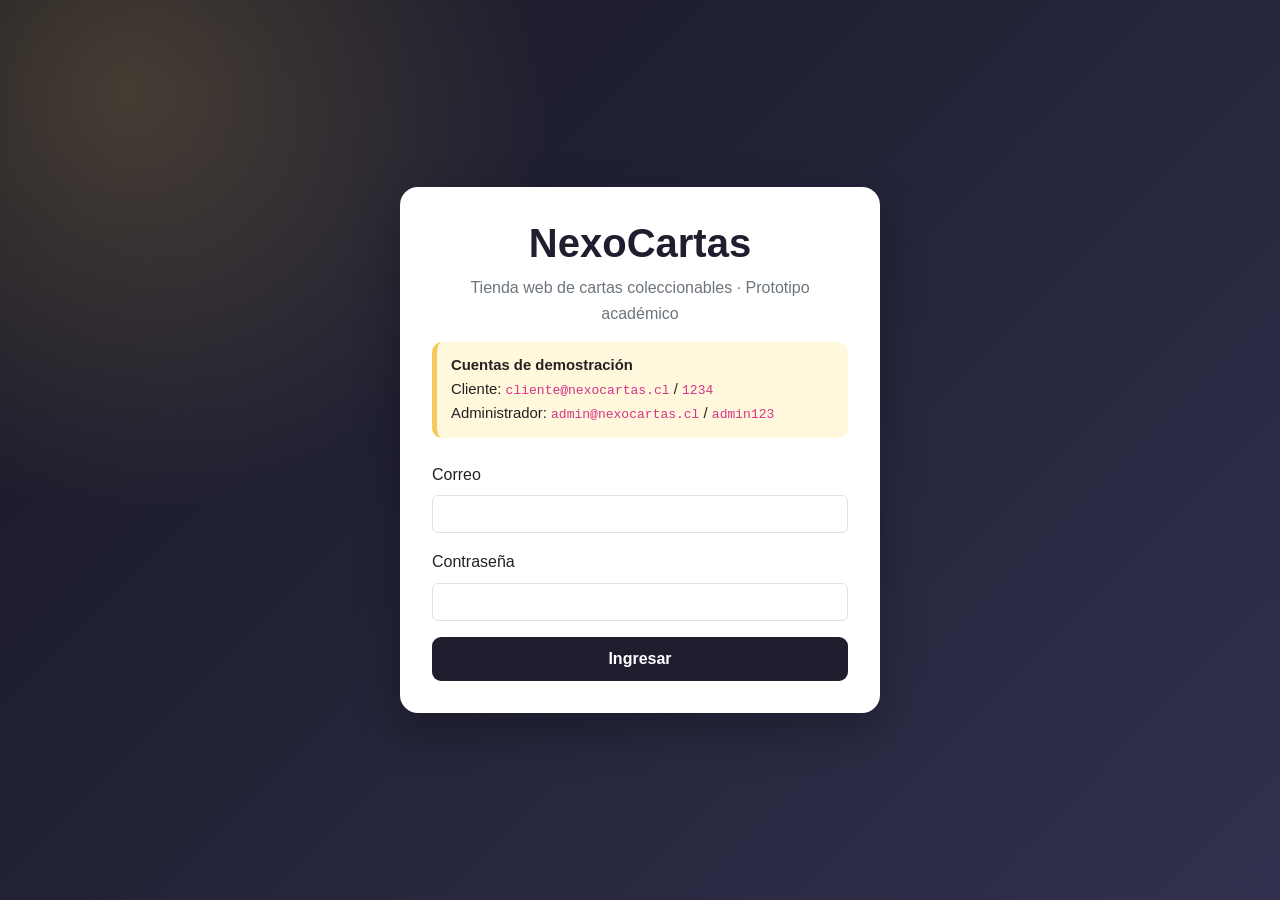
==== admin.html @ 907aedb9 "FirstCommit" ====
<!DOCTYPE html>
<html lang="es">
<head>
    <meta charset="UTF-8">
    <meta name="viewport" content="width=device-width, initial-scale=1.0">
    <title>NexoCartas | Administración</title>
    <link href="https://cdn.jsdelivr.net/npm/bootstrap@5.3.3/dist/css/bootstrap.min.css" rel="stylesheet">
    <link rel="stylesheet" href="css/estilos.css">
</head>
<body>
<header class="site-header">
    <nav class="navbar navbar-expand-lg navbar-dark container py-3" aria-label="Navegación principal">
        <a class="navbar-brand marca" href="index.html">NexoCartas</a>
        <button class="navbar-toggler" type="button" data-bs-toggle="collapse" data-bs-target="#navNexo" aria-controls="navNexo" aria-expanded="false" aria-label="Abrir navegación">
            <span class="navbar-toggler-icon"></span>
        </button>
        <div class="collapse navbar-collapse" id="navNexo">
            <ul class="navbar-nav ms-auto align-items-lg-center gap-lg-2">
                <li class="nav-item"><a class="nav-link" href="index.html">Inicio</a></li>
                <li class="nav-item"><a class="nav-link" href="catalogo.html">Catálogo</a></li>
                <li class="nav-item"><a class="nav-link" href="contacto.html">Contacto</a></li>
                <li class="nav-item admin-only"><a class="nav-link" href="admin.html">Administración</a></li>
                <li class="nav-item"><a class="nav-link cerrarSesion" href="#">Cerrar sesión</a></li>
            </ul>
        </div>
    </nav>
</header>
<main id="contenidoAdmin">
    <div class="contenedor-nexo">
        <section class="bloque-nexo" aria-labelledby="tituloFormulario">
            <div class="d-flex flex-wrap justify-content-between align-items-center gap-2 mb-3">
                <h1 id="tituloFormulario" class="titulo-seccion mb-0">Agregar carta</h1>
                <button id="btnReiniciarDemo" class="btn btn-outline-secondary" type="button">Restablecer demo</button>
            </div>

            <form id="formCarta" novalidate>
                <input id="idCarta" type="hidden">
                <div class="row g-3">
                    <div class="col-12 col-md-4">
                        <label class="form-label" for="codigo">Código *</label>
                        <input id="codigo" class="form-control" type="text" placeholder="PKM-004" required>
                    </div>
                    <div class="col-12 col-md-8">
                        <label class="form-label" for="nombreCarta">Nombre *</label>
                        <input id="nombreCarta" class="form-control" type="text" required>
                    </div>
                    <div class="col-12 col-md-5">
                        <label class="form-label" for="categoriaCarta">Categoría *</label>
                        <input id="categoriaCarta" class="form-control" type="text" list="listaCategorias" placeholder="Pokémon" required>
                        <datalist id="listaCategorias"></datalist>
                    </div>
                    <div class="col-6 col-md-3">
                        <label class="form-label" for="precio">Precio CLP *</label>
                        <input id="precio" class="form-control" type="number" min="0" step="1" required>
                    </div>
                    <div class="col-6 col-md-4">
                        <label class="form-label" for="stock">Stock *</label>
                        <input id="stock" class="form-control" type="number" min="0" step="1" required>
                    </div>
                    <div class="col-12">
                        <label class="form-label" for="imagen">Imagen (ruta local o URL)</label>
                        <input id="imagen" class="form-control" type="text" placeholder="img/carta-generica.svg">
                    </div>
                    <div class="col-12">
                        <label class="form-label" for="descripcion">Descripción *</label>
                        <textarea id="descripcion" class="form-control" rows="3" required></textarea>
                    </div>
                    <div class="col-12 d-flex flex-wrap gap-4">
                        <div class="form-check">
                            <input id="activo" class="form-check-input" type="checkbox" checked>
                            <label class="form-check-label" for="activo">Producto activo</label>
                        </div>
                        <div class="form-check">
                            <input id="destacado" class="form-check-input" type="checkbox">
                            <label class="form-check-label" for="destacado">Destacado</label>
                        </div>
                    </div>
                </div>
                <div class="d-flex flex-wrap gap-2 mt-3">
                    <button class="btn btn-nexo" type="submit">Guardar carta</button>
                    <button id="btnCancelarEdicion" class="btn btn-outline-secondary" type="button">Limpiar / cancelar edición</button>
                </div>
                <div id="mensajeAdmin" class="alerta-local" role="alert" aria-live="polite"></div>
            </form>
        </section>

        <section class="bloque-nexo" aria-labelledby="inventarioTitulo">
            <h2 id="inventarioTitulo" class="titulo-seccion">Inventario</h2>
            <div class="tabla-wrap">
                <table class="table table-hover align-middle">
                    <thead class="table-light">
                        <tr>
                            <th>Código</th>
                            <th>Nombre</th>
                            <th>Categoría</th>
                            <th>Precio</th>
                            <th>Stock</th>
                            <th>Estado</th>
                            <th>Acciones</th>
                        </tr>
                    </thead>
                    <tbody id="tablaCartas"></tbody>
                </table>
            </div>
        </section>
    </div>
</main>
<footer>
    <p>&copy; 2026 NexoCartas · Proyecto académico DSY1104 Desarrollo Fullstack II</p>
</footer>
<script src="https://cdn.jsdelivr.net/npm/bootstrap@5.3.3/dist/js/bootstrap.bundle.min.js"></script>
<script src="js/datos.js"></script>
<script src="js/storage.js"></script>
<script src="js/sesion.js"></script>
<script src="js/admin.js"></script>
</body>
</html>
---- css/estilos.css ----
:root {
    --nexo-oscuro: #1e1e2f;
    --nexo-oscuro-2: #2d2d46;
    --nexo-dorado: #f4c95d;
    --nexo-fondo: #f5f5f7;
    --nexo-texto: #222;
    --nexo-gris: #6b7280;
    --nexo-exito: #198754;
    --nexo-error: #b42318;
    --nexo-borde: #d8dbe2;
}

* {
    box-sizing: border-box;
}

html {
    scroll-behavior: smooth;
}

body {
    margin: 0;
    font-family: Arial, Helvetica, sans-serif;
    background-color: var(--nexo-fondo);
    color: var(--nexo-texto);
    line-height: 1.6;
}

header.site-header {
    background-color: var(--nexo-oscuro);
    color: white;
    box-shadow: 0 4px 18px rgba(0, 0, 0, 0.15);
}

.marca {
    color: var(--nexo-dorado) !important;
    font-weight: 800;
    letter-spacing: 0.3px;
}

.navbar .nav-link {
    color: rgba(255, 255, 255, 0.9);
    font-weight: 600;
}

.navbar .nav-link:hover,
.navbar .nav-link:focus,
.navbar .nav-link.active {
    color: var(--nexo-dorado);
}

main {
    min-height: calc(100vh - 150px);
}

.contenedor-nexo {
    width: min(1100px, 92%);
    margin: 34px auto;
}

.hero-nexo {
    background: linear-gradient(135deg, var(--nexo-oscuro), #34345b);
    color: white;
    border-radius: 18px;
    padding: clamp(30px, 5vw, 58px);
    box-shadow: 0 14px 35px rgba(30, 30, 47, 0.22);
}

.hero-nexo h1,
.hero-nexo h2 {
    color: var(--nexo-dorado);
    font-weight: 800;
}

.bloque-nexo {
    background-color: white;
    padding: clamp(22px, 4vw, 34px);
    margin-bottom: 28px;
    border-radius: 16px;
    box-shadow: 0 8px 25px rgba(0, 0, 0, 0.08);
}

.titulo-seccion {
    color: var(--nexo-oscuro);
    font-weight: 800;
    margin-bottom: 22px;
}

.btn-nexo {
    background-color: var(--nexo-oscuro);
    color: white;
    border: 0;
    border-radius: 9px;
    padding: 10px 18px;
    font-weight: 700;
}

.btn-nexo:hover,
.btn-nexo:focus {
    background-color: var(--nexo-oscuro-2);
    color: var(--nexo-dorado);
}

.btn-dorado {
    background-color: var(--nexo-dorado);
    color: var(--nexo-oscuro);
    border: 0;
    border-radius: 9px;
    padding: 10px 18px;
    font-weight: 800;
}

.btn-dorado:hover,
.btn-dorado:focus {
    background-color: #ffd86f;
    color: #111122;
}

.tarjeta-carta {
    height: 100%;
    border: 1px solid #e5e7eb;
    border-radius: 14px;
    background-color: white;
    overflow: hidden;
    transition: transform 0.25s ease, box-shadow 0.25s ease;
}

.tarjeta-carta:hover {
    transform: translateY(-5px);
    box-shadow: 0 12px 24px rgba(0, 0, 0, 0.10);
}

.tarjeta-carta img {
    width: 100%;
    height: 285px;
    object-fit: contain;
    background: #f0f1f4;
    padding: 14px;
}

.tarjeta-carta .contenido {
    padding: 18px;
}

.etiqueta {
    display: inline-block;
    background-color: #fff2c5;
    color: #6b4b00;
    padding: 4px 9px;
    border-radius: 999px;
    font-size: 0.84rem;
    font-weight: 700;
}

.precio {
    color: #775000;
    font-size: 1.3rem;
    font-weight: 800;
}

.disponible {
    color: var(--nexo-exito);
    font-weight: 700;
}

.sin-stock {
    color: var(--nexo-error);
    font-weight: 700;
}

.resumen-card {
    border-left: 5px solid var(--nexo-dorado);
    background: #fff;
    border-radius: 12px;
    padding: 18px;
    box-shadow: 0 5px 14px rgba(0, 0, 0, 0.06);
}

.resumen-card strong {
    display: block;
    font-size: 1.9rem;
    color: var(--nexo-oscuro);
}

.carrusel-nexo {
    position: relative;
    overflow: hidden;
    min-height: 410px;
}

.slide-nexo {
    display: none;
    grid-template-columns: minmax(240px, 360px) 1fr;
    align-items: center;
    gap: 28px;
    animation: aparecer 0.25s ease;
}

.slide-nexo.activo {
    display: grid;
}

.slide-nexo img {
    width: 100%;
    max-height: 360px;
    object-fit: contain;
    background: #f2f3f6;
    padding: 14px;
    border-radius: 14px;
}

@keyframes aparecer {
    from { opacity: 0.4; transform: translateX(12px); }
    to { opacity: 1; transform: translateX(0); }
}

.form-control:focus,
.form-select:focus {
    border-color: var(--nexo-dorado);
    box-shadow: 0 0 0 0.2rem rgba(244, 201, 93, 0.25);
}

.error-campo {
    color: var(--nexo-error);
    font-size: 0.9rem;
    min-height: 1.35rem;
    margin-top: 4px;
}

.campo-error {
    border-color: var(--nexo-error) !important;
}

.alerta-local {
    display: none;
    border-radius: 10px;
    padding: 13px 15px;
    margin-top: 15px;
}

.alerta-local.visible {
    display: block;
}

.alerta-local.exito {
    background: #eaf7ef;
    color: #14532d;
    border: 1px solid #b7e2c5;
}

.alerta-local.error {
    background: #fff0ef;
    color: #8f1d14;
    border: 1px solid #f4b7b1;
}

.login-fondo {
    min-height: 100vh;
    display: grid;
    place-items: center;
    padding: 28px 14px;
    background:
        radial-gradient(circle at 10% 10%, rgba(244, 201, 93, 0.20), transparent 30%),
        linear-gradient(135deg, #171724, #31314f);
}

.login-card {
    width: min(480px, 100%);
    background: white;
    padding: 32px;
    border-radius: 18px;
    box-shadow: 0 18px 46px rgba(0, 0, 0, 0.28);
}

.login-card h1 {
    color: var(--nexo-oscuro);
    font-weight: 900;
}

.demo-box {
    background: #fff8dc;
    border-left: 5px solid var(--nexo-dorado);
    border-radius: 10px;
    padding: 12px 14px;
    font-size: 0.93rem;
}

.admin-only {
    display: none;
}

.tabla-wrap {
    overflow-x: auto;
}

table th {
    white-space: nowrap;
}

.imagen-detalle {
    width: 100%;
    max-height: 520px;
    object-fit: contain;
    background: #f2f3f6;
    border-radius: 14px;
    padding: 16px;
}

.video-responsive {
    position: relative;
    width: 100%;
    padding-bottom: 56.25%;
    overflow: hidden;
    border-radius: 14px;
    background: #111;
}

.video-responsive iframe {
    position: absolute;
    inset: 0;
    width: 100%;
    height: 100%;
    border: 0;
}

footer {
    background: var(--nexo-oscuro);
    color: white;
    padding: 22px 15px;
    text-align: center;
    margin-top: 38px;
}

footer p {
    margin: 0;
}

@media (max-width: 767px) {
    .slide-nexo {
        grid-template-columns: 1fr;
        text-align: center;
    }

    .slide-nexo img {
        max-height: 280px;
    }

    .tarjeta-carta img {
        height: 240px;
    }

    .bloque-nexo {
        padding: 20px;
    }
}
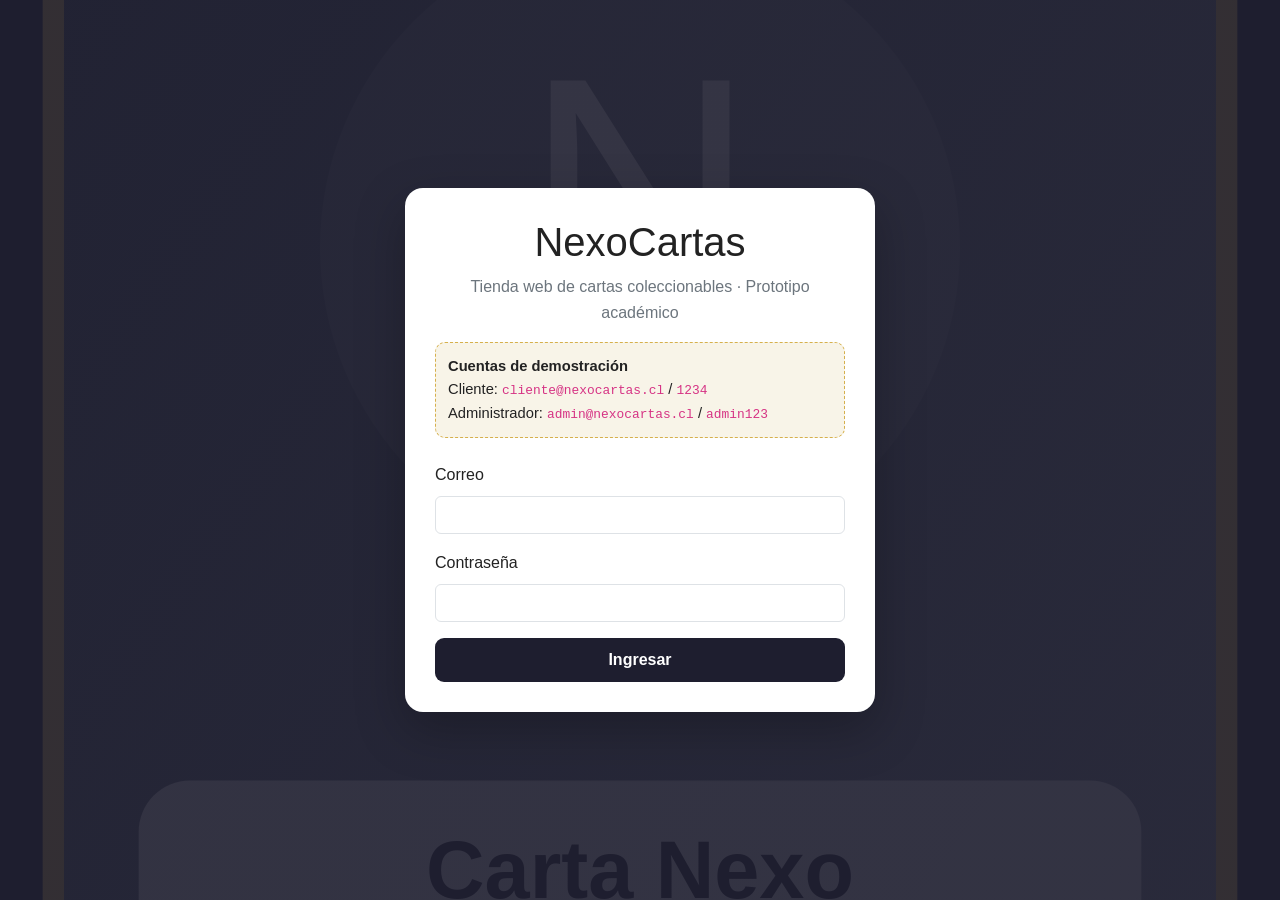
==== commit 0bbe18a8: "refactor: modularizar estilos CSS por pagina" ====
--- a/admin.html
+++ b/admin.html
@@ -5,7 +5,8 @@
     <meta name="viewport" content="width=device-width, initial-scale=1.0">
     <title>NexoCartas | Administración</title>
     <link href="https://cdn.jsdelivr.net/npm/bootstrap@5.3.3/dist/css/bootstrap.min.css" rel="stylesheet">
-    <link rel="stylesheet" href="css/estilos.css">
+    <link rel="stylesheet" href="css/global.css">
+    <link rel="stylesheet" href="css/admin.css">
 </head>
 <body>
 <header class="site-header">
--- a/css/global.css
+++ b/css/global.css
@@ -0,0 +1,231 @@
+:root {
+    --nexo-oscuro: #1e1e2f;
+    --nexo-oscuro-2: #2d2d46;
+    --nexo-dorado: #f4c95d;
+    --nexo-fondo: #f5f5f7;
+    --nexo-texto: #222;
+    --nexo-gris: #6b7280;
+    --nexo-exito: #198754;
+    --nexo-error: #b42318;
+    --nexo-borde: #d8dbe2;
+}
+
+* {
+    box-sizing: border-box;
+}
+
+html {
+    scroll-behavior: smooth;
+}
+
+body {
+    margin: 0;
+    font-family: Arial, Helvetica, sans-serif;
+    background-color: var(--nexo-fondo);
+    color: var(--nexo-texto);
+    line-height: 1.6;
+}
+
+header.site-header {
+    background-color: var(--nexo-oscuro);
+    color: white;
+    box-shadow: 0 4px 18px rgba(0, 0, 0, 0.15);
+}
+
+.marca {
+    color: var(--nexo-dorado) !important;
+    font-weight: 800;
+    letter-spacing: 0.3px;
+}
+
+.navbar .nav-link {
+    color: rgba(255, 255, 255, 0.9);
+    font-weight: 600;
+}
+
+.navbar .nav-link:hover,
+.navbar .nav-link:focus,
+.navbar .nav-link.active {
+    color: var(--nexo-dorado);
+}
+
+main {
+    min-height: calc(100vh - 150px);
+}
+
+.contenedor-nexo {
+    width: min(1100px, 92%);
+    margin: 34px auto;
+}
+
+.bloque-nexo {
+    background-color: white;
+    padding: clamp(22px, 4vw, 34px);
+    margin-bottom: 28px;
+    border-radius: 16px;
+    box-shadow: 0 8px 25px rgba(0, 0, 0, 0.08);
+}
+
+.titulo-seccion {
+    color: var(--nexo-oscuro);
+    font-weight: 800;
+    margin-bottom: 22px;
+}
+
+.btn-nexo {
+    background-color: var(--nexo-oscuro);
+    color: white;
+    border: 0;
+    border-radius: 9px;
+    padding: 10px 18px;
+    font-weight: 700;
+}
+
+.btn-nexo:hover,
+.btn-nexo:focus {
+    background-color: var(--nexo-oscuro-2);
+    color: var(--nexo-dorado);
+}
+
+.btn-dorado {
+    background-color: var(--nexo-dorado);
+    color: var(--nexo-oscuro);
+    border: 0;
+    border-radius: 9px;
+    padding: 10px 18px;
+    font-weight: 800;
+}
+
+.btn-dorado:hover,
+.btn-dorado:focus {
+    background-color: #ffd86f;
+    color: #111122;
+}
+
+.form-control:focus,
+.form-select:focus {
+    border-color: var(--nexo-dorado);
+    box-shadow: 0 0 0 0.2rem rgba(244, 201, 93, 0.25);
+}
+
+.error-campo {
+    color: var(--nexo-error);
+    font-size: 0.9rem;
+    min-height: 1.35rem;
+    margin-top: 4px;
+}
+
+.campo-error {
+    border-color: var(--nexo-error) !important;
+}
+
+.alerta-local {
+    display: none;
+    border-radius: 10px;
+    padding: 13px 15px;
+    margin-top: 15px;
+}
+
+.alerta-local.visible {
+    display: block;
+}
+
+.alerta-local.exito {
+    background: #eaf7ef;
+    color: #14532d;
+    border: 1px solid #b7e2c5;
+}
+
+.alerta-local.error {
+    background: #fff0ef;
+    color: #8f1d14;
+    border: 1px solid #f4b7b1;
+}
+
+.tarjeta-carta {
+    height: 100%;
+    border: 1px solid #e5e7eb;
+    border-radius: 14px;
+    background-color: white;
+    overflow: hidden;
+    transition: transform 0.25s ease, box-shadow 0.25s ease;
+}
+
+.tarjeta-carta:hover {
+    transform: translateY(-5px);
+    box-shadow: 0 12px 24px rgba(0, 0, 0, 0.10);
+}
+
+.tarjeta-carta img {
+    width: 100%;
+    height: 285px;
+    object-fit: contain;
+    background: #f0f1f4;
+    padding: 14px;
+}
+
+.tarjeta-carta .contenido {
+    padding: 18px;
+}
+
+.etiqueta {
+    display: inline-block;
+    background-color: #fff2c5;
+    color: #6b4b00;
+    padding: 4px 9px;
+    border-radius: 999px;
+    font-size: 0.84rem;
+    font-weight: 700;
+}
+
+.precio {
+    color: #775000;
+    font-size: 1.3rem;
+    font-weight: 800;
+}
+
+.disponible {
+    color: var(--nexo-exito);
+    font-weight: 700;
+}
+
+.sin-stock {
+    color: var(--nexo-error);
+    font-weight: 700;
+}
+
+@media (max-width: 767px) {
+    .tarjeta-carta img {
+        height: 240px;
+    }
+}
+.resumen-card {
+    border-left: 5px solid var(--nexo-dorado);
+    background: #fff;
+    border-radius: 12px;
+    padding: 18px;
+    box-shadow: 0 5px 14px rgba(0, 0, 0, 0.06);
+}
+
+.resumen-card strong {
+    display: block;
+    font-size: 1.9rem;
+    color: var(--nexo-oscuro);
+}
+footer {
+    background: var(--nexo-oscuro);
+    color: white;
+    padding: 22px 15px;
+    text-align: center;
+    margin-top: 38px;
+}
+
+footer p {
+    margin: 0;
+}
+
+@media (max-width: 767px) {
+    .bloque-nexo {
+        padding: 20px;
+    }
+}
--- a/css/admin.css
+++ b/css/admin.css
@@ -0,0 +1,11 @@
+.admin-only {
+    display: none;
+}
+
+.tabla-wrap {
+    overflow-x: auto;
+}
+
+table th {
+    white-space: nowrap;
+}
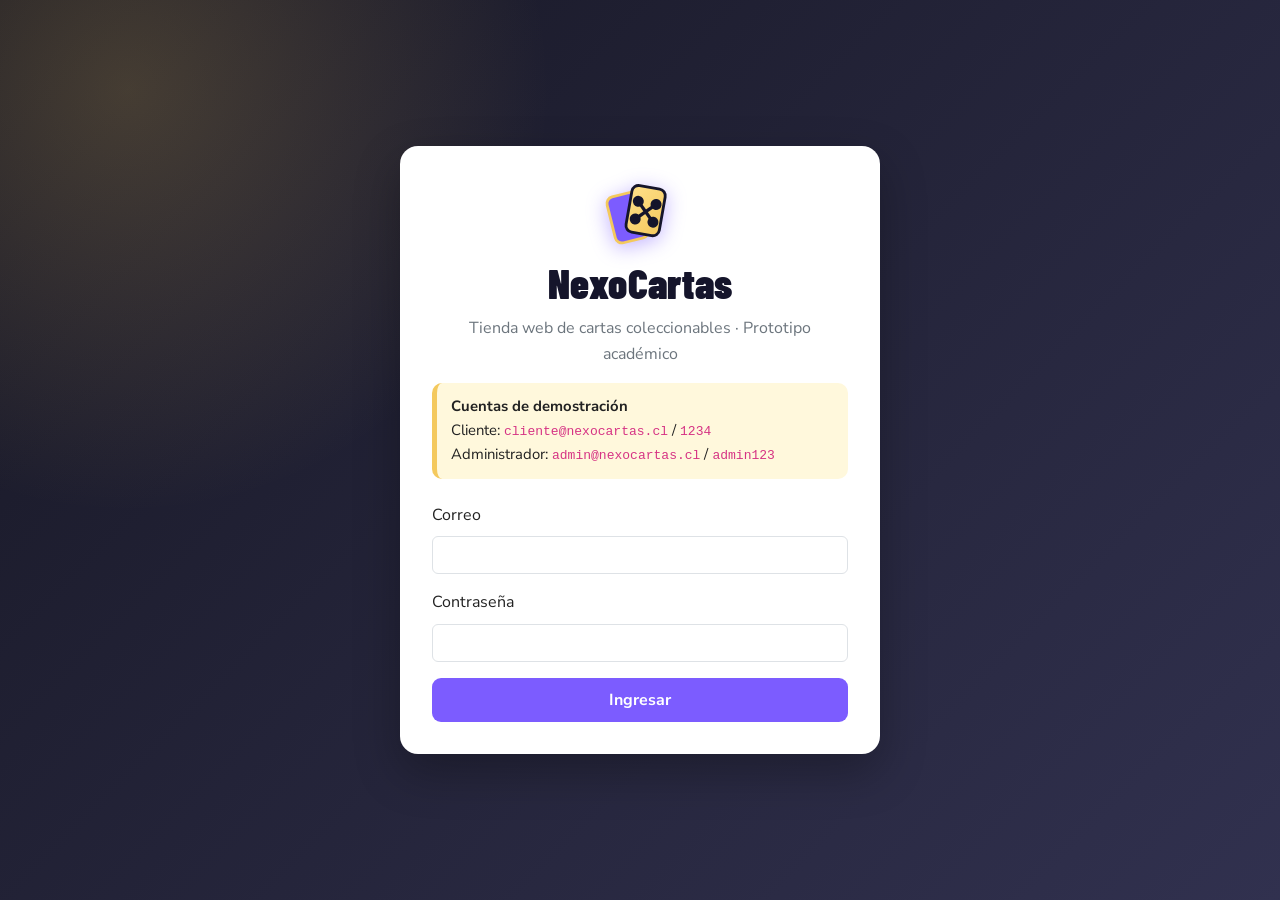
==== commit 8bc92b0d: "feat: agregar logo, ampliar catálogo con nuevas cartas y mejorar diseño" ====
--- a/admin.html
+++ b/admin.html
@@ -5,13 +5,13 @@
     <meta name="viewport" content="width=device-width, initial-scale=1.0">
     <title>NexoCartas | Administración</title>
     <link href="https://cdn.jsdelivr.net/npm/bootstrap@5.3.3/dist/css/bootstrap.min.css" rel="stylesheet">
-    <link rel="stylesheet" href="css/global.css">
-    <link rel="stylesheet" href="css/admin.css">
+    <link rel="stylesheet" href="css/estilos.css">
+    <link rel="icon" type="image/svg+xml" href="img/logo.svg">
 </head>
 <body>
 <header class="site-header">
     <nav class="navbar navbar-expand-lg navbar-dark container py-3" aria-label="Navegación principal">
-        <a class="navbar-brand marca" href="index.html">NexoCartas</a>
+        <a class="navbar-brand marca d-flex align-items-center gap-2" href="index.html"><img src="img/logo.svg" alt="" width="40" height="40"><span>NexoCartas</span></a>
         <button class="navbar-toggler" type="button" data-bs-toggle="collapse" data-bs-target="#navNexo" aria-controls="navNexo" aria-expanded="false" aria-label="Abrir navegación">
             <span class="navbar-toggler-icon"></span>
         </button>
--- a/css/estilos.css
+++ b/css/estilos.css
@@ -0,0 +1,424 @@
+@import url("https://fonts.googleapis.com/css2?family=Barlow+Condensed:wght@600;700;800&family=Nunito+Sans:wght@400;600;700&display=swap");
+:root {
+    --nexo-oscuro: #1e1e2f;
+    --nexo-oscuro-2: #2d2d46;
+    --nexo-dorado: #f4c95d;
+    --nexo-fondo: #f5f5f7;
+    --nexo-texto: #222;
+    --nexo-gris: #6b7280;
+    --nexo-exito: #198754;
+    --nexo-error: #b42318;
+    --nexo-borde: #d8dbe2;
+}
+
+* {
+    box-sizing: border-box;
+}
+
+html {
+    scroll-behavior: smooth;
+}
+
+body {
+    margin: 0;
+    font-family: Arial, Helvetica, sans-serif;
+    background-color: var(--nexo-fondo);
+    color: var(--nexo-texto);
+    line-height: 1.6;
+}
+
+header.site-header {
+    background-color: var(--nexo-oscuro);
+    color: white;
+    box-shadow: 0 4px 18px rgba(0, 0, 0, 0.15);
+}
+
+.marca {
+    color: var(--nexo-dorado) !important;
+    font-weight: 800;
+    letter-spacing: 0.3px;
+}
+
+.navbar .nav-link {
+    color: rgba(255, 255, 255, 0.9);
+    font-weight: 600;
+}
+
+.navbar .nav-link:hover,
+.navbar .nav-link:focus,
+.navbar .nav-link.active {
+    color: var(--nexo-dorado);
+}
+
+main {
+    min-height: calc(100vh - 150px);
+}
+
+.contenedor-nexo {
+    width: min(1100px, 92%);
+    margin: 34px auto;
+}
+
+.hero-nexo {
+    background: linear-gradient(135deg, var(--nexo-oscuro), #34345b);
+    color: white;
+    border-radius: 18px;
+    padding: clamp(30px, 5vw, 58px);
+    box-shadow: 0 14px 35px rgba(30, 30, 47, 0.22);
+}
+
+.hero-nexo h1,
+.hero-nexo h2 {
+    color: var(--nexo-dorado);
+    font-weight: 800;
+}
+
+.bloque-nexo {
+    background-color: white;
+    padding: clamp(22px, 4vw, 34px);
+    margin-bottom: 28px;
+    border-radius: 16px;
+    box-shadow: 0 8px 25px rgba(0, 0, 0, 0.08);
+}
+
+.titulo-seccion {
+    color: var(--nexo-oscuro);
+    font-weight: 800;
+    margin-bottom: 22px;
+}
+
+.btn-nexo {
+    background-color: var(--nexo-oscuro);
+    color: white;
+    border: 0;
+    border-radius: 9px;
+    padding: 10px 18px;
+    font-weight: 700;
+}
+
+.btn-nexo:hover,
+.btn-nexo:focus {
+    background-color: var(--nexo-oscuro-2);
+    color: var(--nexo-dorado);
+}
+
+.btn-dorado {
+    background-color: var(--nexo-dorado);
+    color: var(--nexo-oscuro);
+    border: 0;
+    border-radius: 9px;
+    padding: 10px 18px;
+    font-weight: 800;
+}
+
+.btn-dorado:hover,
+.btn-dorado:focus {
+    background-color: #ffd86f;
+    color: #111122;
+}
+
+.tarjeta-carta {
+    height: 100%;
+    border: 1px solid #e5e7eb;
+    border-radius: 14px;
+    background-color: white;
+    overflow: hidden;
+    transition: transform 0.25s ease, box-shadow 0.25s ease;
+}
+
+.tarjeta-carta:hover {
+    transform: translateY(-5px);
+    box-shadow: 0 12px 24px rgba(0, 0, 0, 0.10);
+}
+
+.tarjeta-carta img {
+    width: 100%;
+    height: 285px;
+    object-fit: contain;
+    background: #f0f1f4;
+    padding: 14px;
+}
+
+.tarjeta-carta .contenido {
+    padding: 18px;
+}
+
+.etiqueta {
+    display: inline-block;
+    background-color: #fff2c5;
+    color: #6b4b00;
+    padding: 4px 9px;
+    border-radius: 999px;
+    font-size: 0.84rem;
+    font-weight: 700;
+}
+
+.precio {
+    color: #775000;
+    font-size: 1.3rem;
+    font-weight: 800;
+}
+
+.disponible {
+    color: var(--nexo-exito);
+    font-weight: 700;
+}
+
+.sin-stock {
+    color: var(--nexo-error);
+    font-weight: 700;
+}
+
+.resumen-card {
+    border-left: 5px solid var(--nexo-dorado);
+    background: #fff;
+    border-radius: 12px;
+    padding: 18px;
+    box-shadow: 0 5px 14px rgba(0, 0, 0, 0.06);
+}
+
+.resumen-card strong {
+    display: block;
+    font-size: 1.9rem;
+    color: var(--nexo-oscuro);
+}
+
+.carrusel-nexo {
+    position: relative;
+    overflow: hidden;
+    min-height: 410px;
+}
+
+.slide-nexo {
+    display: none;
+    grid-template-columns: minmax(240px, 360px) 1fr;
+    align-items: center;
+    gap: 28px;
+    animation: aparecer 0.25s ease;
+}
+
+.slide-nexo.activo {
+    display: grid;
+}
+
+.slide-nexo img {
+    width: 100%;
+    max-height: 360px;
+    object-fit: contain;
+    background: #f2f3f6;
+    padding: 14px;
+    border-radius: 14px;
+}
+
+@keyframes aparecer {
+    from { opacity: 0.4; transform: translateX(12px); }
+    to { opacity: 1; transform: translateX(0); }
+}
+
+.form-control:focus,
+.form-select:focus {
+    border-color: var(--nexo-dorado);
+    box-shadow: 0 0 0 0.2rem rgba(244, 201, 93, 0.25);
+}
+
+.error-campo {
+    color: var(--nexo-error);
+    font-size: 0.9rem;
+    min-height: 1.35rem;
+    margin-top: 4px;
+}
+
+.campo-error {
+    border-color: var(--nexo-error) !important;
+}
+
+.alerta-local {
+    display: none;
+    border-radius: 10px;
+    padding: 13px 15px;
+    margin-top: 15px;
+}
+
+.alerta-local.visible {
+    display: block;
+}
+
+.alerta-local.exito {
+    background: #eaf7ef;
+    color: #14532d;
+    border: 1px solid #b7e2c5;
+}
+
+.alerta-local.error {
+    background: #fff0ef;
+    color: #8f1d14;
+    border: 1px solid #f4b7b1;
+}
+
+.login-fondo {
+    min-height: 100vh;
+    display: grid;
+    place-items: center;
+    padding: 28px 14px;
+    background:
+        radial-gradient(circle at 10% 10%, rgba(244, 201, 93, 0.20), transparent 30%),
+        linear-gradient(135deg, #171724, #31314f);
+}
+
+.login-card {
+    width: min(480px, 100%);
+    background: white;
+    padding: 32px;
+    border-radius: 18px;
+    box-shadow: 0 18px 46px rgba(0, 0, 0, 0.28);
+}
+
+.login-card h1 {
+    color: var(--nexo-oscuro);
+    font-weight: 900;
+}
+
+.demo-box {
+    background: #fff8dc;
+    border-left: 5px solid var(--nexo-dorado);
+    border-radius: 10px;
+    padding: 12px 14px;
+    font-size: 0.93rem;
+}
+
+.admin-only {
+    display: none;
+}
+
+.tabla-wrap {
+    overflow-x: auto;
+}
+
+table th {
+    white-space: nowrap;
+}
+
+.imagen-detalle {
+    width: 100%;
+    max-height: 520px;
+    object-fit: contain;
+    background: #f2f3f6;
+    border-radius: 14px;
+    padding: 16px;
+}
+
+.video-responsive {
+    position: relative;
+    width: 100%;
+    padding-bottom: 56.25%;
+    overflow: hidden;
+    border-radius: 14px;
+    background: #111;
+}
+
+.video-responsive iframe {
+    position: absolute;
+    inset: 0;
+    width: 100%;
+    height: 100%;
+    border: 0;
+}
+
+footer {
+    background: var(--nexo-oscuro);
+    color: white;
+    padding: 22px 15px;
+    text-align: center;
+    margin-top: 38px;
+}
+
+footer p {
+    margin: 0;
+}
+
+@media (max-width: 767px) {
+    .slide-nexo {
+        grid-template-columns: 1fr;
+        text-align: center;
+    }
+
+    .slide-nexo img {
+        max-height: 280px;
+    }
+
+    .tarjeta-carta img {
+        height: 240px;
+    }
+
+    .bloque-nexo {
+        padding: 20px;
+    }
+}
+
+/* ===== Mejoras visuales NexoCartas ===== */
+:root {
+    --nexo-violeta: #7c5cff;
+    --nexo-oscuro: #15152b;
+    --nexo-oscuro-2: #26264a;
+    --nexo-fondo: #f3f1fa;
+}
+
+body { font-family: "Nunito Sans", Arial, sans-serif; }
+
+h1, h2, h3, h4, .marca, .precio, .resumen-card strong {
+    font-family: "Barlow Condensed", "Arial Narrow", sans-serif;
+    letter-spacing: 0.3px;
+}
+
+header.site-header {
+    position: sticky;
+    top: 0;
+    z-index: 1000;
+    background: linear-gradient(90deg, #15152b, #26264a);
+    border-bottom: 3px solid var(--nexo-dorado);
+}
+
+.marca { font-size: 1.7rem; font-weight: 800; }
+.marca img { filter: drop-shadow(0 2px 6px rgba(124, 92, 255, 0.55)); }
+.navbar .nav-link { border-radius: 8px; padding: 8px 14px; transition: background-color 0.2s; }
+.navbar .nav-link:hover { background-color: rgba(255, 255, 255, 0.08); }
+
+.hero-nexo {
+    position: relative;
+    overflow: hidden;
+    background:
+        radial-gradient(circle at 85% 20%, rgba(124, 92, 255, 0.55), transparent 42%),
+        radial-gradient(circle at 10% 100%, rgba(244, 201, 93, 0.25), transparent 40%),
+        linear-gradient(135deg, #15152b, #2b2b55);
+    border: 1px solid rgba(244, 201, 93, 0.35);
+}
+.hero-nexo h1 { font-size: clamp(2.4rem, 6vw, 4rem); line-height: 1.05; }
+.hero-nexo .lema { color: #cfc6ff; font-weight: 700; font-size: 1.05rem; }
+
+.bloque-nexo { border: 1px solid #e6e2f3; box-shadow: 0 10px 30px rgba(21, 21, 43, 0.07); }
+.titulo-seccion { font-size: 2rem; }
+
+.tarjeta-carta { border: 1px solid #e6e2f3; border-radius: 16px; }
+.tarjeta-carta:hover { transform: translateY(-6px); box-shadow: 0 16px 30px rgba(124, 92, 255, 0.22); }
+.tarjeta-carta img {
+    background: radial-gradient(circle at 50% 40%, #34346b, #15152b);
+    padding: 20px;
+}
+.tarjeta-carta h3 { font-size: 1.5rem; }
+
+.etiqueta { background-color: #ece7ff; color: #4a32b8; }
+.precio { color: #b07a00; font-size: 1.6rem; }
+.resumen-card { border-left-color: var(--nexo-violeta); }
+.slide-nexo img, .imagen-detalle { background: radial-gradient(circle at 50% 40%, #34346b, #15152b); }
+
+.btn-nexo { background-color: var(--nexo-violeta); }
+.btn-nexo:hover, .btn-nexo:focus { background-color: #6244e6; color: #fff; }
+
+.logo-login { display: block; margin: 0 auto 8px; filter: drop-shadow(0 4px 10px rgba(124, 92, 255, 0.45)); }
+.login-card h1 { font-size: 2.6rem; }
+
+footer { border-top: 3px solid var(--nexo-dorado); }
+
+@media (prefers-reduced-motion: reduce) {
+    .tarjeta-carta, .slide-nexo { transition: none; animation: none; }
+}
